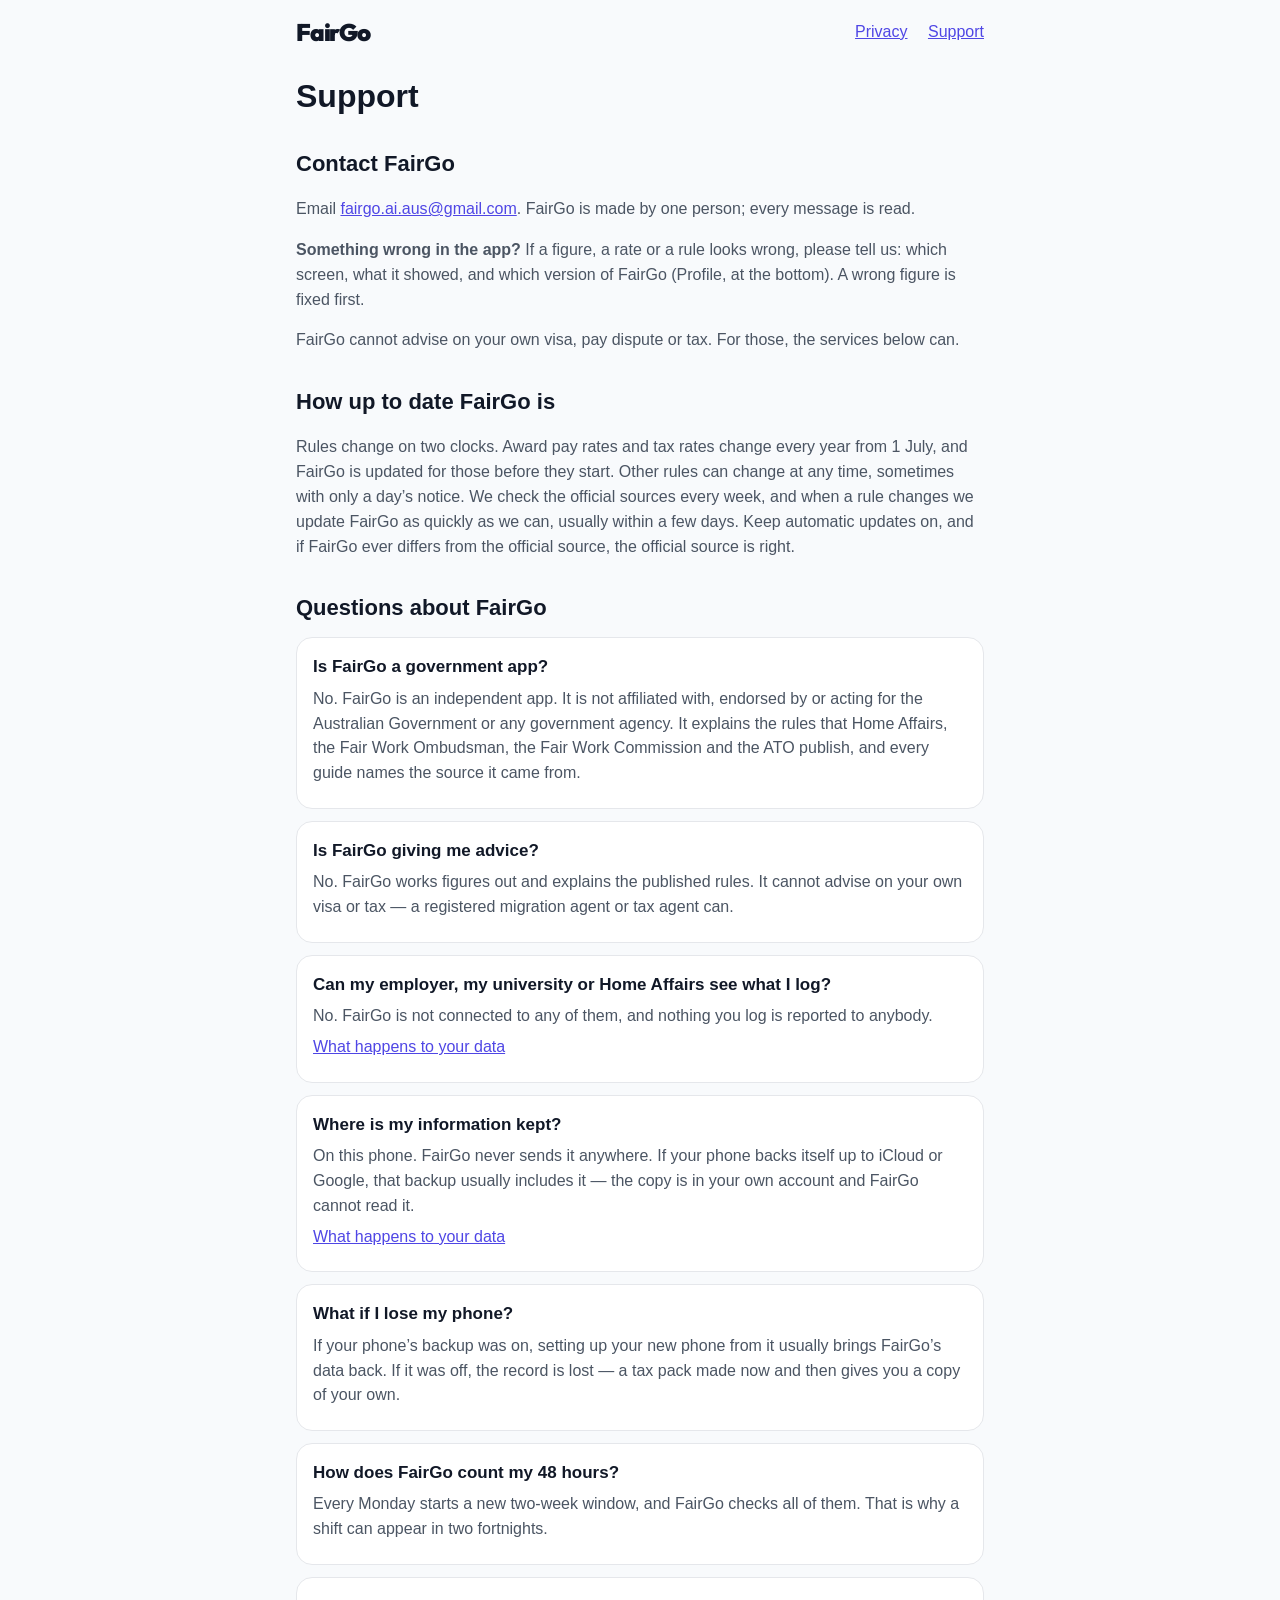
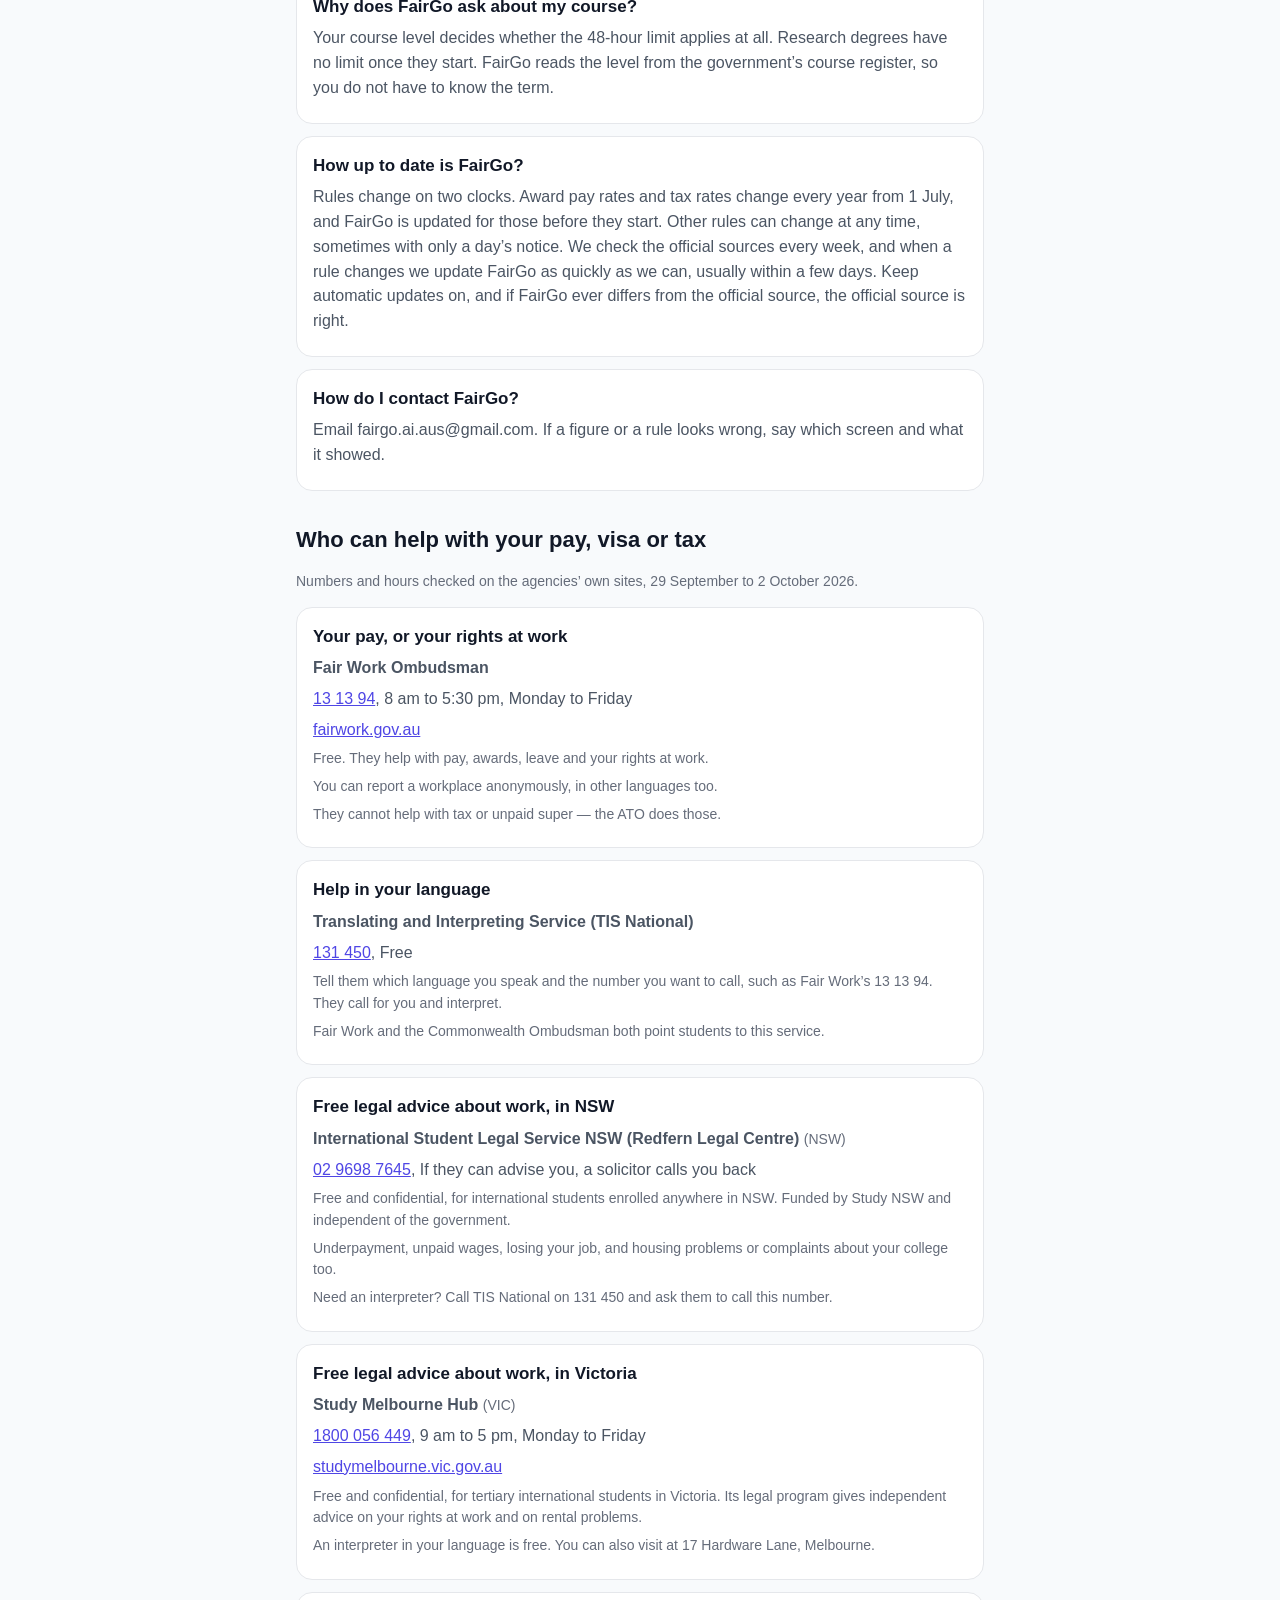
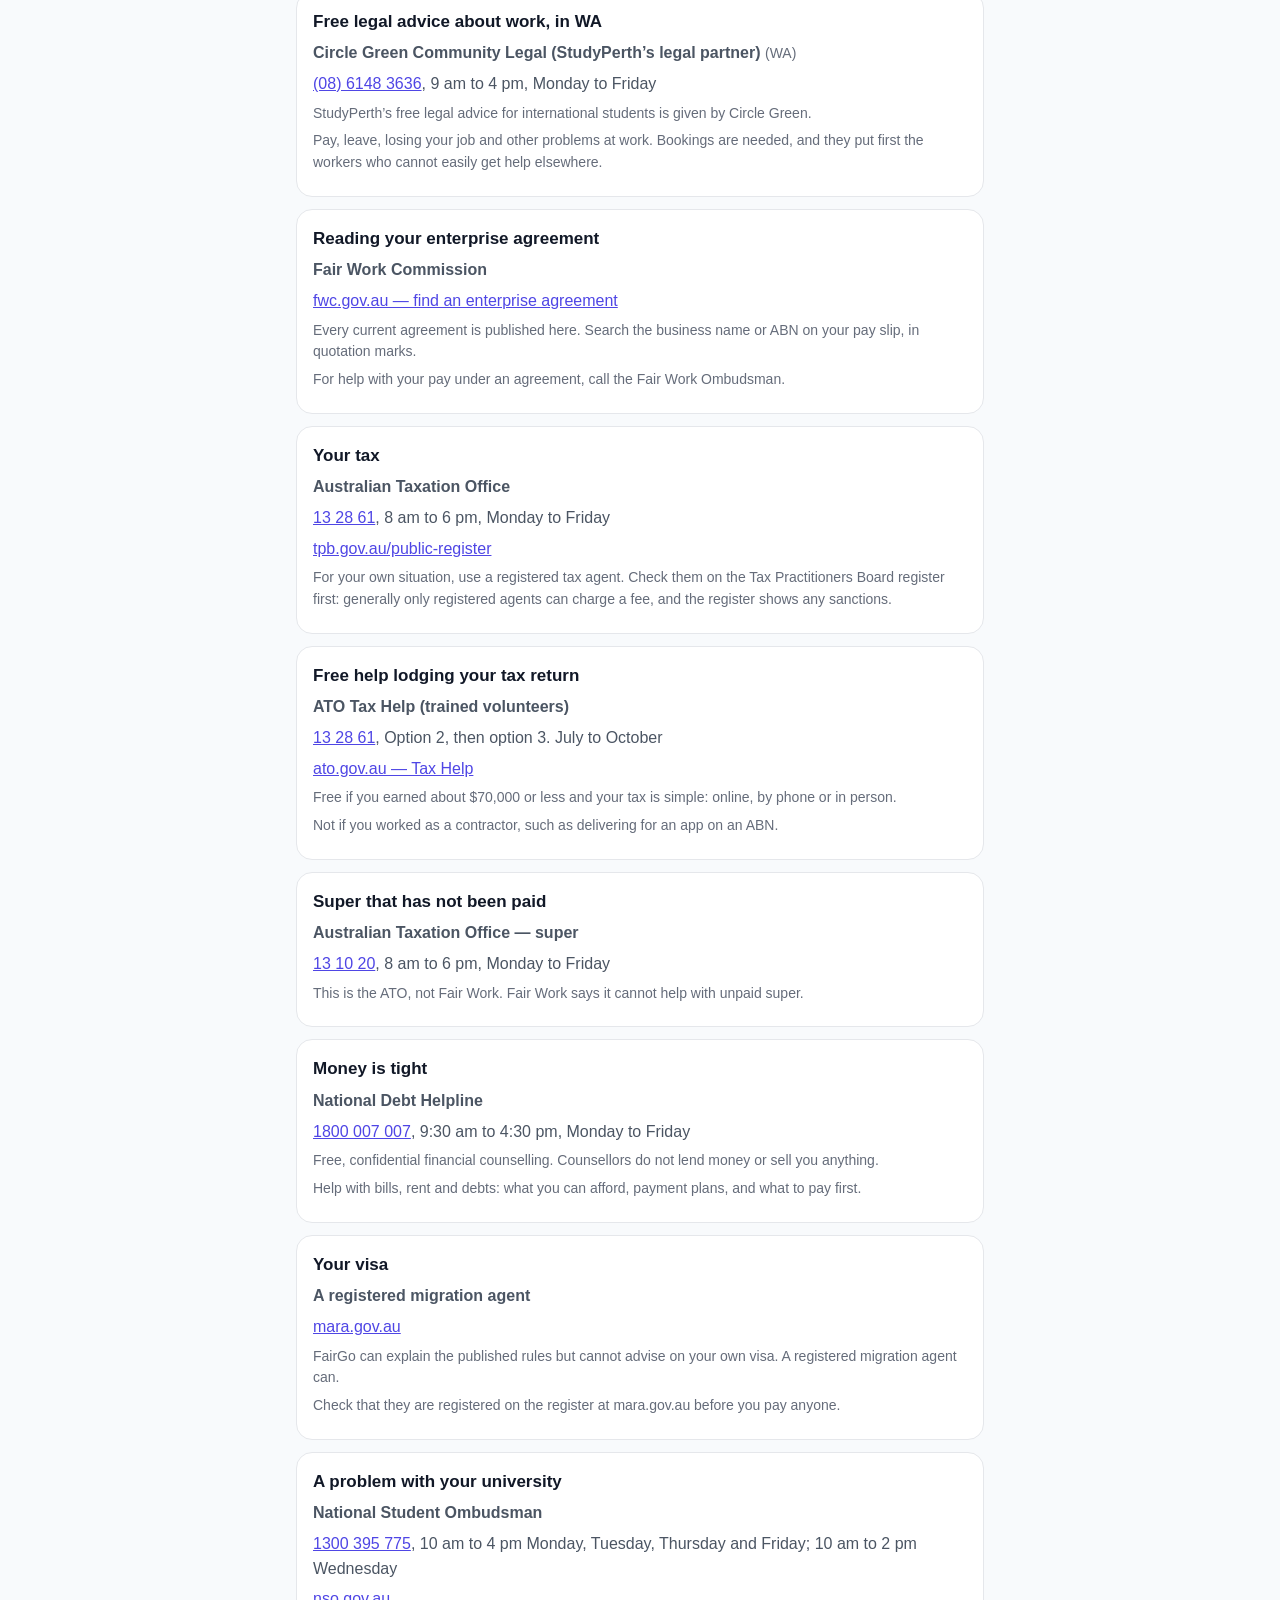
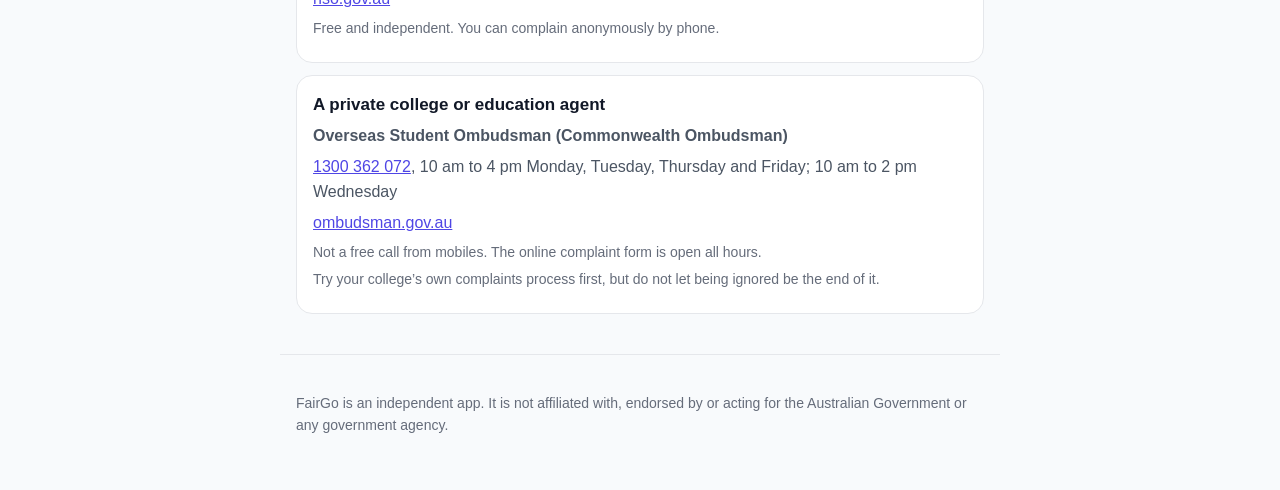
==== support.html @ 307535e7 "Site from fairgo 976b0ca" ====
<!doctype html>
<html lang="en-AU">
<head>
<meta charset="utf-8">
<meta name="viewport" content="width=device-width, initial-scale=1">
<title>FairGo support</title>
<meta name="description" content="Contact FairGo, report a problem, and find who can help with pay, visa and tax questions.">
<link rel="stylesheet" href="style.css">
</head>
<body>
<header><a class="brand" href="index.html">FairGo</a>
<nav><a href="privacy.html">Privacy</a> <a href="support.html">Support</a></nav></header>
<main>
<h1>Support</h1>

<h2>Contact FairGo</h2>
<p>Email <a href="mailto:fairgo.ai.aus@gmail.com">fairgo.ai.aus@gmail.com</a>. FairGo is made by one person; every message is read.</p>
<p><strong>Something wrong in the app?</strong> If a figure, a rate or a rule looks wrong, please tell us: which screen, what it showed, and which version of FairGo (Profile, at the bottom). A wrong figure is fixed first.</p>
<p>FairGo cannot advise on your own visa, pay dispute or tax. For those, the services below can.</p>

<h2>How up to date FairGo is</h2>
<p>Rules change on two clocks. Award pay rates and tax rates change every year from 1 July, and FairGo is updated for those before they start. Other rules can change at any time, sometimes with only a day’s notice. We check the official sources every week, and when a rule changes we update FairGo as quickly as we can, usually within a few days. Keep automatic updates on, and if FairGo ever differs from the official source, the official source is right.</p>

<h2>Questions about FairGo</h2>
<section class="card">
<h3>Is FairGo a government app?</h3>
<p>No. FairGo is an independent app. It is not affiliated with, endorsed by or acting for the Australian Government or any government agency. It explains the rules that Home Affairs, the Fair Work Ombudsman, the Fair Work Commission and the ATO publish, and every guide names the source it came from.</p>

</section>
<section class="card">
<h3>Is FairGo giving me advice?</h3>
<p>No. FairGo works figures out and explains the published rules. It cannot advise on your own visa or tax — a registered migration agent or tax agent can.</p>

</section>
<section class="card">
<h3>Can my employer, my university or Home Affairs see what I log?</h3>
<p>No. FairGo is not connected to any of them, and nothing you log is reported to anybody.</p>
<p><a href="privacy.html">What happens to your data</a></p>
</section>
<section class="card">
<h3>Where is my information kept?</h3>
<p>On this phone. FairGo never sends it anywhere. If your phone backs itself up to iCloud or Google, that backup usually includes it — the copy is in your own account and FairGo cannot read it.</p>
<p><a href="privacy.html">What happens to your data</a></p>
</section>
<section class="card">
<h3>What if I lose my phone?</h3>
<p>If your phone’s backup was on, setting up your new phone from it usually brings FairGo’s data back. If it was off, the record is lost — a tax pack made now and then gives you a copy of your own.</p>

</section>
<section class="card">
<h3>How does FairGo count my 48 hours?</h3>
<p>Every Monday starts a new two-week window, and FairGo checks all of them. That is why a shift can appear in two fortnights.</p>

</section>
<section class="card">
<h3>Why does FairGo ask about my course?</h3>
<p>Your course level decides whether the 48-hour limit applies at all. Research degrees have no limit once they start. FairGo reads the level from the government’s course register, so you do not have to know the term.</p>

</section>
<section class="card">
<h3>How up to date is FairGo?</h3>
<p>Rules change on two clocks. Award pay rates and tax rates change every year from 1 July, and FairGo is updated for those before they start. Other rules can change at any time, sometimes with only a day’s notice. We check the official sources every week, and when a rule changes we update FairGo as quickly as we can, usually within a few days. Keep automatic updates on, and if FairGo ever differs from the official source, the official source is right.</p>

</section>
<section class="card">
<h3>How do I contact FairGo?</h3>
<p>Email fairgo.ai.aus@gmail.com. If a figure or a rule looks wrong, say which screen and what it showed.</p>

</section>

<h2>Who can help with your pay, visa or tax</h2>
<p class="updated">Numbers and hours checked on the agencies’ own sites, 29 September to 2 October 2026.</p>
<section class="card">
<h3>Your pay, or your rights at work</h3>
<p><strong>Fair Work Ombudsman</strong></p>
<p><a href="tel:131394">13 13 94</a>, 8 am to 5:30 pm, Monday to Friday</p>
<p><a href="https://www.fairwork.gov.au">fairwork.gov.au</a></p>
<p class="note">Free. They help with pay, awards, leave and your rights at work.</p>
<p class="note">You can report a workplace anonymously, in other languages too.</p>
<p class="note">They cannot help with tax or unpaid super — the ATO does those.</p>
</section>
<section class="card">
<h3>Help in your language</h3>
<p><strong>Translating and Interpreting Service (TIS National)</strong></p>
<p><a href="tel:131450">131 450</a>, Free</p>

<p class="note">Tell them which language you speak and the number you want to call, such as Fair Work’s 13 13 94. They call for you and interpret.</p>
<p class="note">Fair Work and the Commonwealth Ombudsman both point students to this service.</p>
</section>
<section class="card">
<h3>Free legal advice about work, in NSW</h3>
<p><strong>International Student Legal Service NSW (Redfern Legal Centre)</strong> <span class="states">(NSW)</span></p>
<p><a href="tel:0296987645">02 9698 7645</a>, If they can advise you, a solicitor calls you back</p>

<p class="note">Free and confidential, for international students enrolled anywhere in NSW. Funded by Study NSW and independent of the government.</p>
<p class="note">Underpayment, unpaid wages, losing your job, and housing problems or complaints about your college too.</p>
<p class="note">Need an interpreter? Call TIS National on 131 450 and ask them to call this number.</p>
</section>
<section class="card">
<h3>Free legal advice about work, in Victoria</h3>
<p><strong>Study Melbourne Hub</strong> <span class="states">(VIC)</span></p>
<p><a href="tel:1800056449">1800 056 449</a>, 9 am to 5 pm, Monday to Friday</p>
<p><a href="https://studymelbourne.vic.gov.au/our-hub">studymelbourne.vic.gov.au</a></p>
<p class="note">Free and confidential, for tertiary international students in Victoria. Its legal program gives independent advice on your rights at work and on rental problems.</p>
<p class="note">An interpreter in your language is free. You can also visit at 17 Hardware Lane, Melbourne.</p>
</section>
<section class="card">
<h3>Free legal advice about work, in WA</h3>
<p><strong>Circle Green Community Legal (StudyPerth’s legal partner)</strong> <span class="states">(WA)</span></p>
<p><a href="tel:0861483636">(08) 6148 3636</a>, 9 am to 4 pm, Monday to Friday</p>

<p class="note">StudyPerth’s free legal advice for international students is given by Circle Green.</p>
<p class="note">Pay, leave, losing your job and other problems at work. Bookings are needed, and they put first the workers who cannot easily get help elsewhere.</p>
</section>
<section class="card">
<h3>Reading your enterprise agreement</h3>
<p><strong>Fair Work Commission</strong></p>

<p><a href="https://www.fwc.gov.au/work-conditions/enterprise-agreements/find-enterprise-agreement">fwc.gov.au — find an enterprise agreement</a></p>
<p class="note">Every current agreement is published here. Search the business name or ABN on your pay slip, in quotation marks.</p>
<p class="note">For help with your pay under an agreement, call the Fair Work Ombudsman.</p>
</section>
<section class="card">
<h3>Your tax</h3>
<p><strong>Australian Taxation Office</strong></p>
<p><a href="tel:132861">13 28 61</a>, 8 am to 6 pm, Monday to Friday</p>
<p><a href="https://www.tpb.gov.au/public-register">tpb.gov.au/public-register</a></p>
<p class="note">For your own situation, use a registered tax agent. Check them on the Tax Practitioners Board register first: generally only registered agents can charge a fee, and the register shows any sanctions.</p>
</section>
<section class="card">
<h3>Free help lodging your tax return</h3>
<p><strong>ATO Tax Help (trained volunteers)</strong></p>
<p><a href="tel:132861">13 28 61</a>, Option 2, then option 3. July to October</p>
<p><a href="https://www.ato.gov.au/individuals-and-families/your-tax-return/help-and-support-to-lodge-your-tax-return/tax-help-program">ato.gov.au — Tax Help</a></p>
<p class="note">Free if you earned about $70,000 or less and your tax is simple: online, by phone or in person.</p>
<p class="note">Not if you worked as a contractor, such as delivering for an app on an ABN.</p>
</section>
<section class="card">
<h3>Super that has not been paid</h3>
<p><strong>Australian Taxation Office — super</strong></p>
<p><a href="tel:131020">13 10 20</a>, 8 am to 6 pm, Monday to Friday</p>

<p class="note">This is the ATO, not Fair Work. Fair Work says it cannot help with unpaid super.</p>
</section>
<section class="card">
<h3>Money is tight</h3>
<p><strong>National Debt Helpline</strong></p>
<p><a href="tel:1800007007">1800 007 007</a>, 9:30 am to 4:30 pm, Monday to Friday</p>

<p class="note">Free, confidential financial counselling. Counsellors do not lend money or sell you anything.</p>
<p class="note">Help with bills, rent and debts: what you can afford, payment plans, and what to pay first.</p>
</section>
<section class="card">
<h3>Your visa</h3>
<p><strong>A registered migration agent</strong></p>

<p><a href="https://www.mara.gov.au">mara.gov.au</a></p>
<p class="note">FairGo can explain the published rules but cannot advise on your own visa. A registered migration agent can.</p>
<p class="note">Check that they are registered on the register at mara.gov.au before you pay anyone.</p>
</section>
<section class="card">
<h3>A problem with your university</h3>
<p><strong>National Student Ombudsman</strong></p>
<p><a href="tel:1300395775">1300 395 775</a>, 10 am to 4 pm Monday, Tuesday, Thursday and Friday; 10 am to 2 pm Wednesday</p>
<p><a href="https://www.nso.gov.au">nso.gov.au</a></p>
<p class="note">Free and independent. You can complain anonymously by phone.</p>
</section>
<section class="card">
<h3>A private college or education agent</h3>
<p><strong>Overseas Student Ombudsman (Commonwealth Ombudsman)</strong></p>
<p><a href="tel:1300362072">1300 362 072</a>, 10 am to 4 pm Monday, Tuesday, Thursday and Friday; 10 am to 2 pm Wednesday</p>
<p><a href="https://www.ombudsman.gov.au">ombudsman.gov.au</a></p>
<p class="note">Not a free call from mobiles. The online complaint form is open all hours.</p>
<p class="note">Try your college’s own complaints process first, but do not let being ignored be the end of it.</p>
</section>
</main>
<footer><p>FairGo is an independent app. It is not affiliated with, endorsed by or acting for the Australian Government or any government agency.</p></footer>
</body>
</html>
---- style.css ----
@font-face{font-family:Outfit;font-weight:900;font-display:swap;src:url(outfit-black.ttf) format("truetype")}
:root{--bg:#F8FAFC;--surface:#FFFFFF;--text:#111827;--muted:#4B5563;--faint:#656C7A;--primary:#4F46E5;--line:#E5E7EB}
@media (prefers-color-scheme:dark){:root{--bg:#0F1117;--surface:#1A1D27;--text:#F3F4F6;--muted:#C7CBD3;--faint:#A3A9B5;--primary:#A5B4FC;--line:#2A2E3A}}
*{box-sizing:border-box}
body{margin:0;background:var(--bg);color:var(--text);font:16px/1.55 -apple-system,BlinkMacSystemFont,"Segoe UI",Roboto,sans-serif}
header,main,footer{max-width:720px;margin:0 auto;padding:0 16px}
header{display:flex;justify-content:space-between;align-items:center;padding-top:20px;padding-bottom:8px}
header nav a{margin-left:16px}
.brand{font:900 24px/1 Outfit,-apple-system,BlinkMacSystemFont,"Segoe UI",Roboto,sans-serif;letter-spacing:-0.05em;color:var(--text);text-decoration:none}
h1.name{font:900 48px/1.1 Outfit,-apple-system,BlinkMacSystemFont,"Segoe UI",Roboto,sans-serif;letter-spacing:-0.05em;color:var(--primary)}
a{color:var(--primary)}
h1{font-size:32px;line-height:1.2;margin:24px 0 8px}
h2{font-size:22px;margin:32px 0 8px}
h3{font-size:17px;margin:0 0 6px}
.lead{font-size:18px;color:var(--text)}
p,li{color:var(--muted)}
.card{background:var(--surface);border:1px solid var(--line);border-radius:16px;padding:16px;margin:12px 0}
.card p{margin:6px 0}
.because,.note,.updated,.states{color:var(--faint);font-size:14px}
.because{font-style:italic}
.todo{background:#FEF3C7;color:#92400E;padding:0 4px;border-radius:4px}
.links{padding-left:20px}
footer{padding-top:24px;padding-bottom:40px;color:var(--faint);font-size:14px;border-top:1px solid var(--line);margin-top:40px}
footer p{color:var(--faint)}
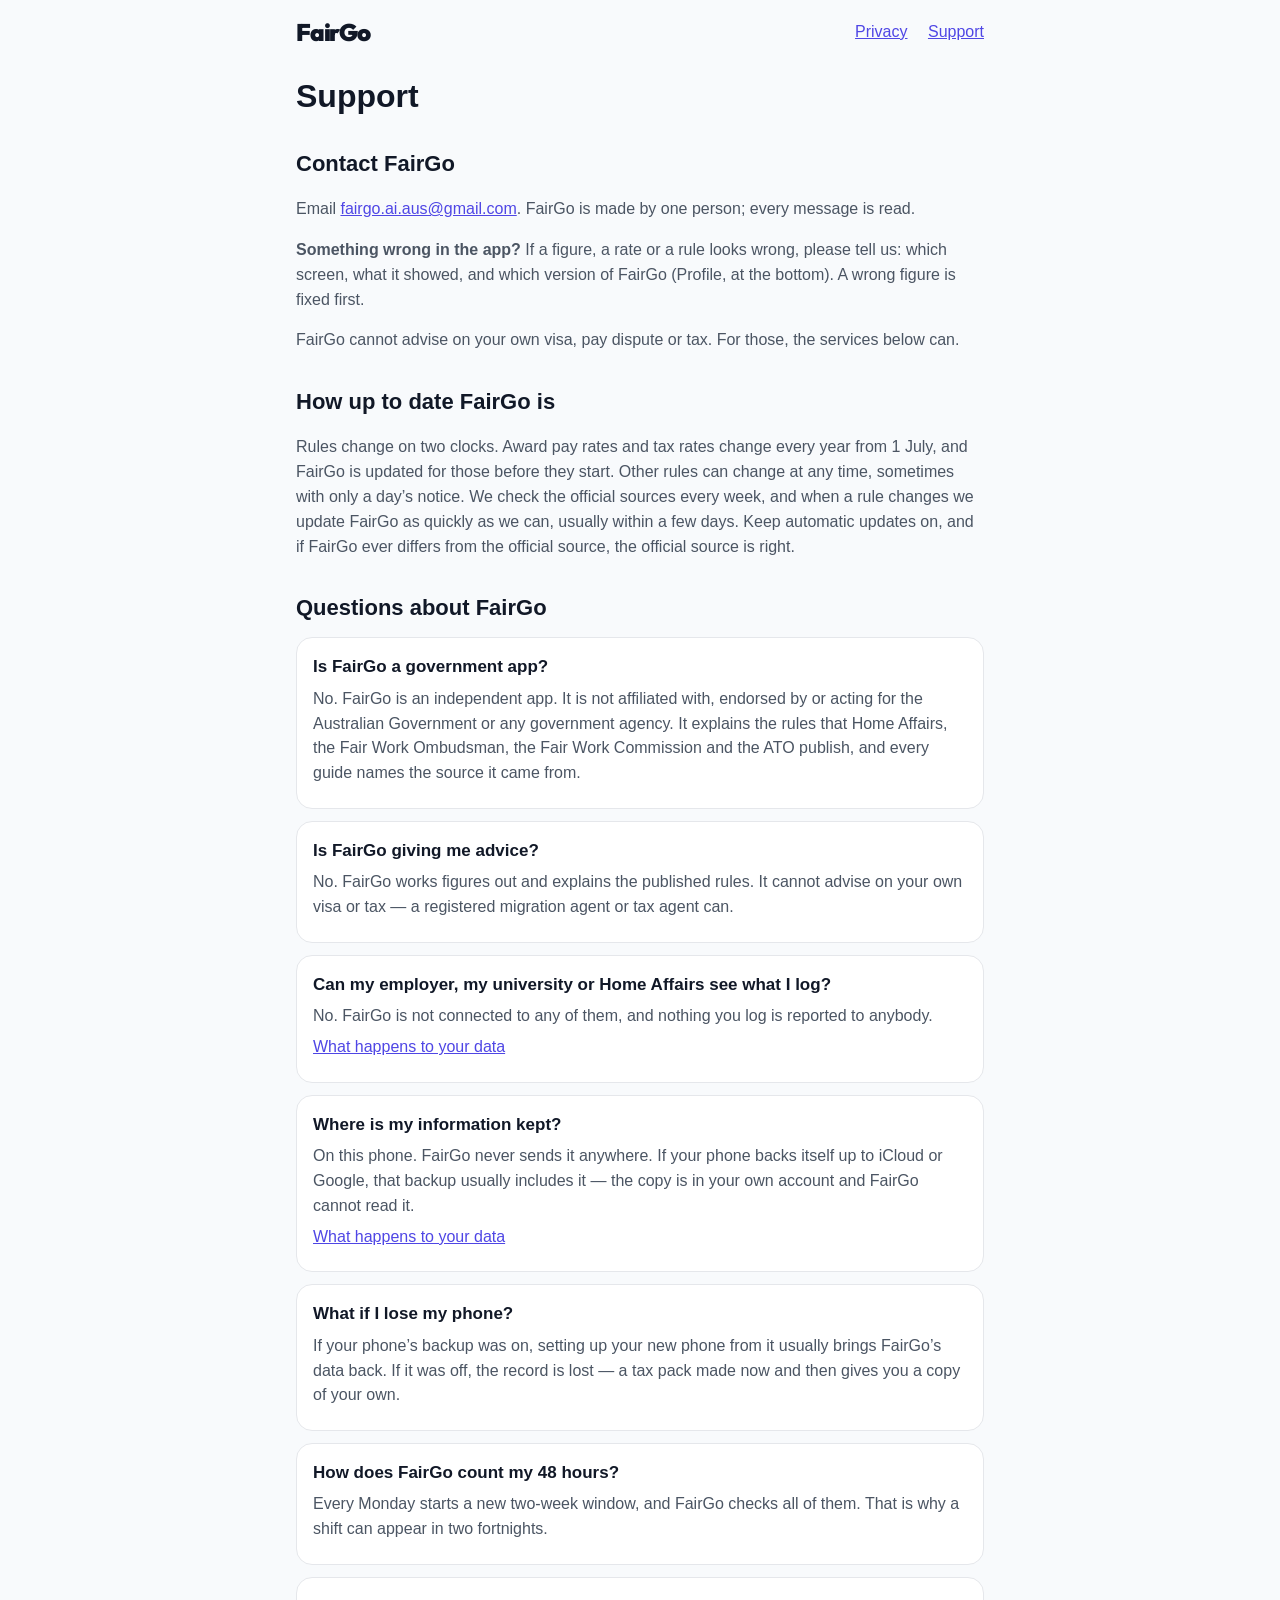
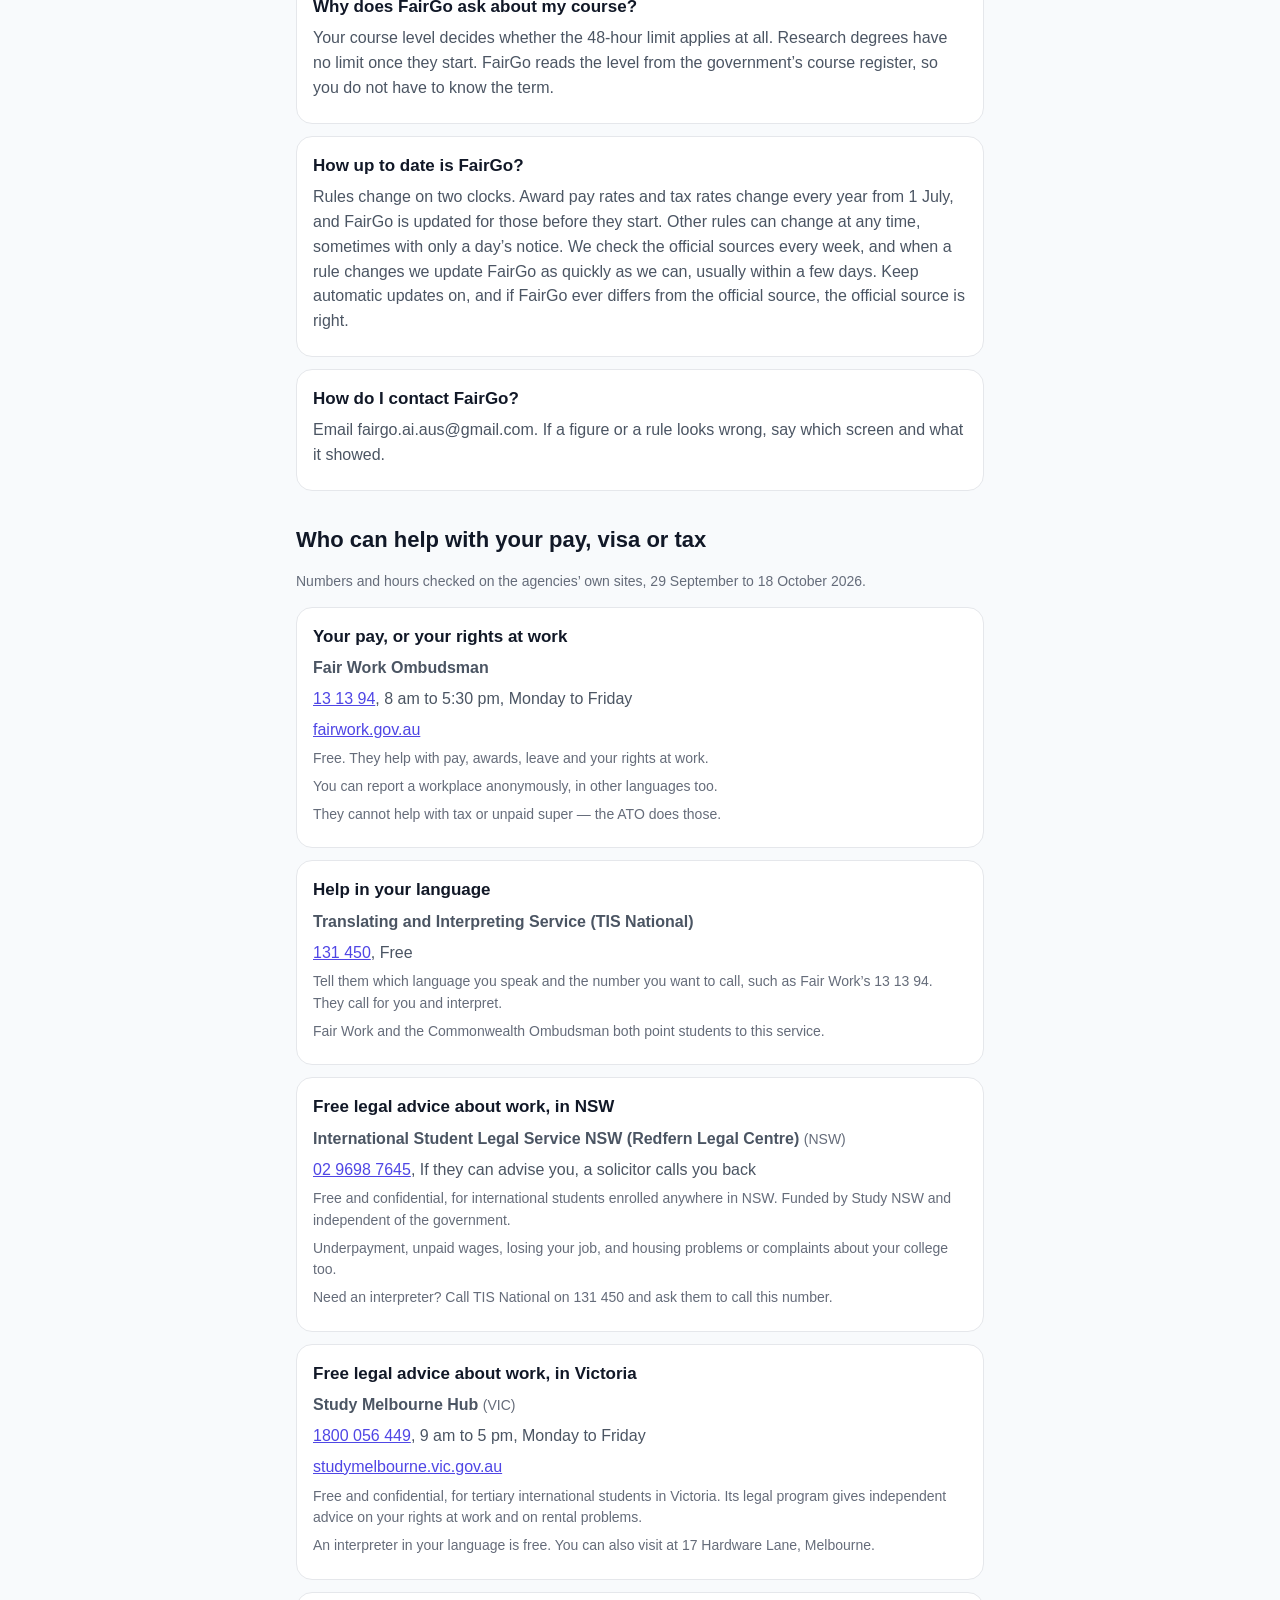
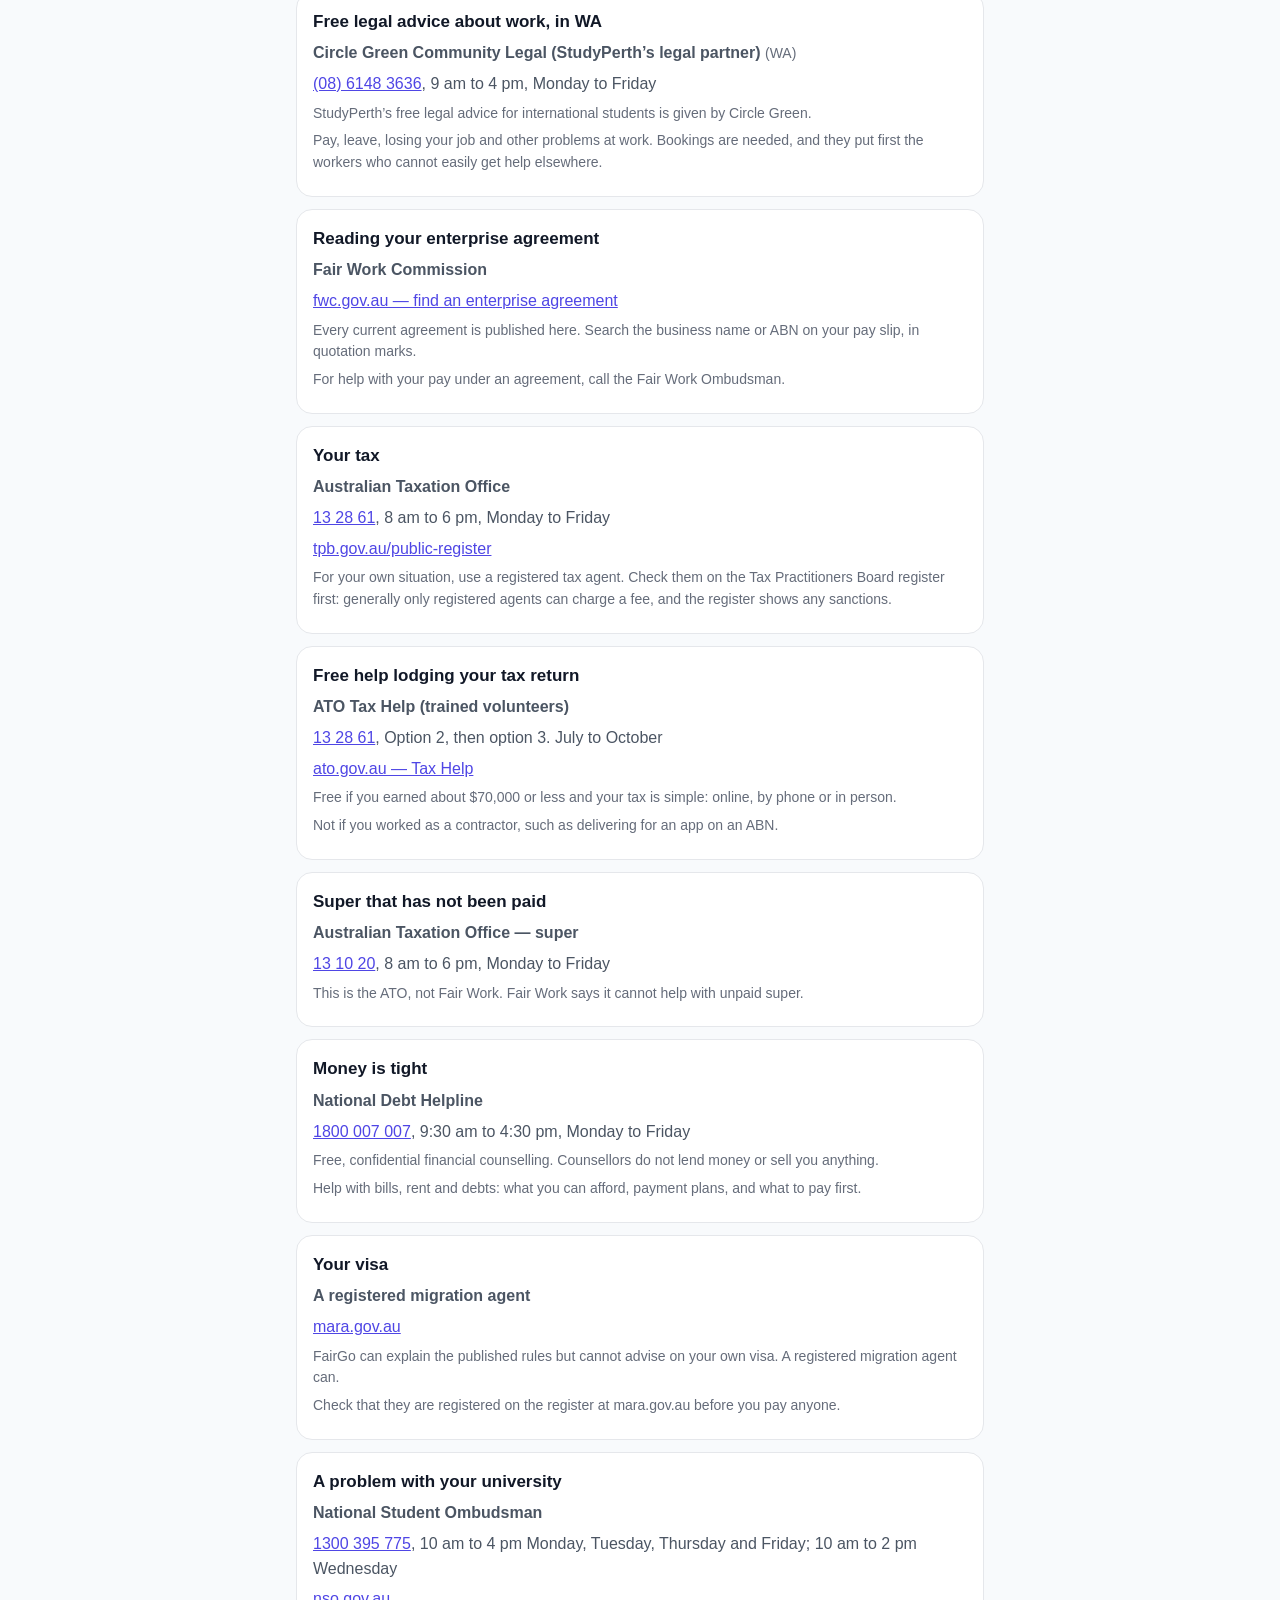
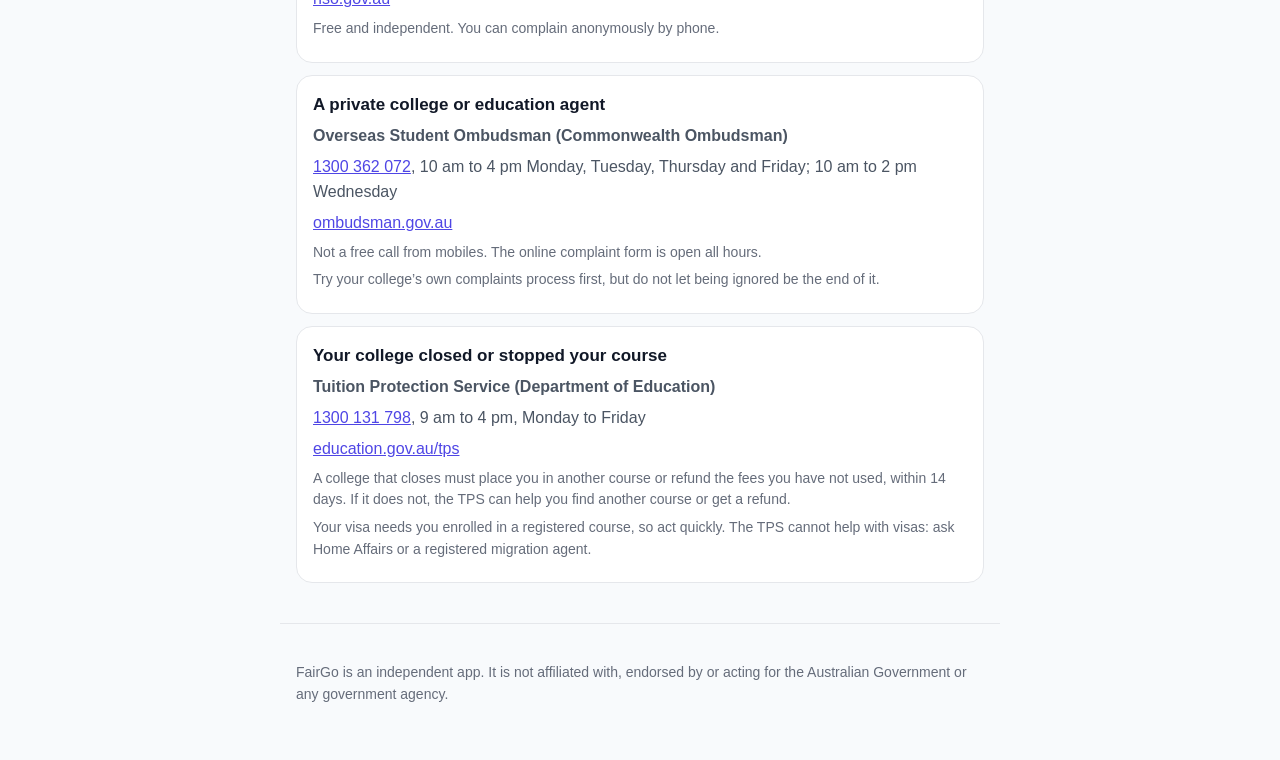
==== commit b52de436: "Site from fairgo bc92910" ====
--- a/support.html
+++ b/support.html
@@ -69,7 +69,7 @@
 </section>
 
 <h2>Who can help with your pay, visa or tax</h2>
-<p class="updated">Numbers and hours checked on the agencies’ own sites, 29 September to 2 October 2026.</p>
+<p class="updated">Numbers and hours checked on the agencies’ own sites, 29 September to 18 October 2026.</p>
 <section class="card">
 <h3>Your pay, or your rights at work</h3>
 <p><strong>Fair Work Ombudsman</strong></p>
@@ -173,6 +173,14 @@
 <p class="note">Not a free call from mobiles. The online complaint form is open all hours.</p>
 <p class="note">Try your college’s own complaints process first, but do not let being ignored be the end of it.</p>
 </section>
+<section class="card">
+<h3>Your college closed or stopped your course</h3>
+<p><strong>Tuition Protection Service (Department of Education)</strong></p>
+<p><a href="tel:1300131798">1300 131 798</a>, 9 am to 4 pm, Monday to Friday</p>
+<p><a href="https://www.education.gov.au/tps/international-students">education.gov.au/tps</a></p>
+<p class="note">A college that closes must place you in another course or refund the fees you have not used, within 14 days. If it does not, the TPS can help you find another course or get a refund.</p>
+<p class="note">Your visa needs you enrolled in a registered course, so act quickly. The TPS cannot help with visas: ask Home Affairs or a registered migration agent.</p>
+</section>
 </main>
 <footer><p>FairGo is an independent app. It is not affiliated with, endorsed by or acting for the Australian Government or any government agency.</p></footer>
 </body>
